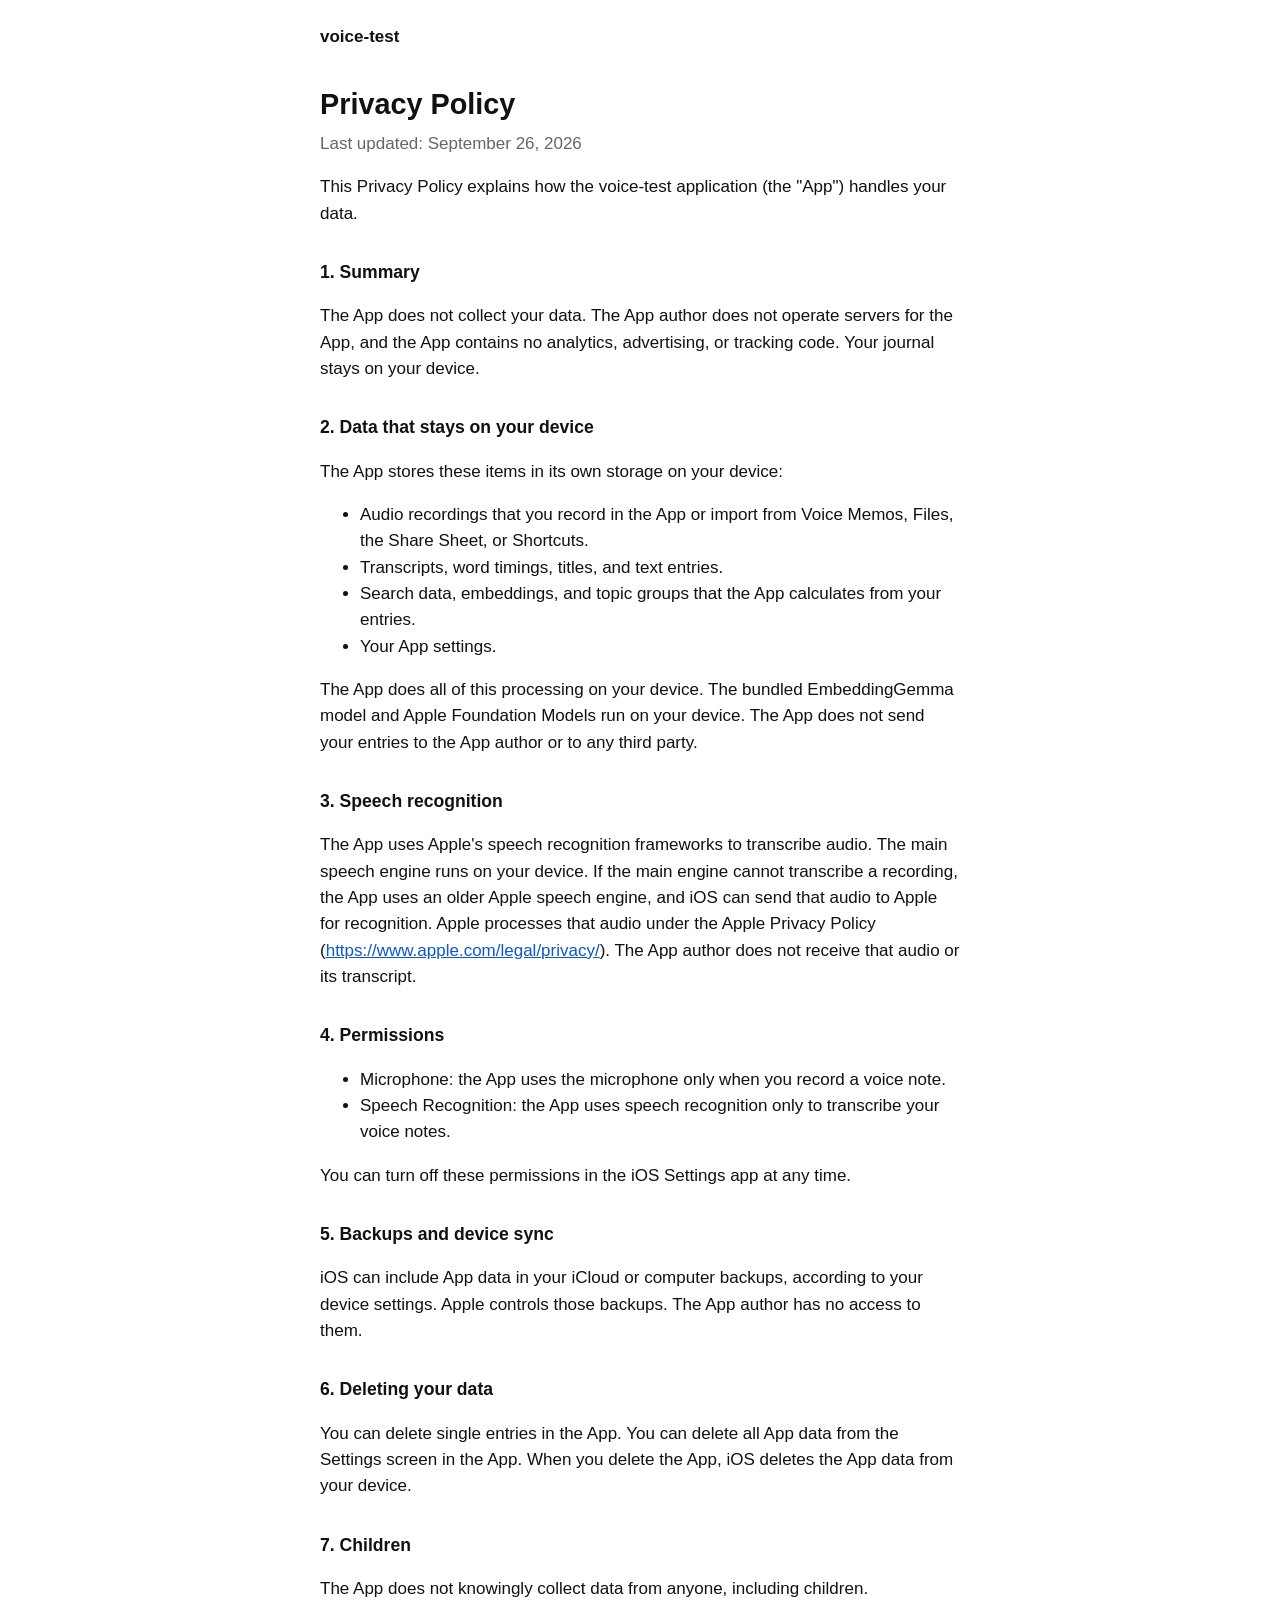
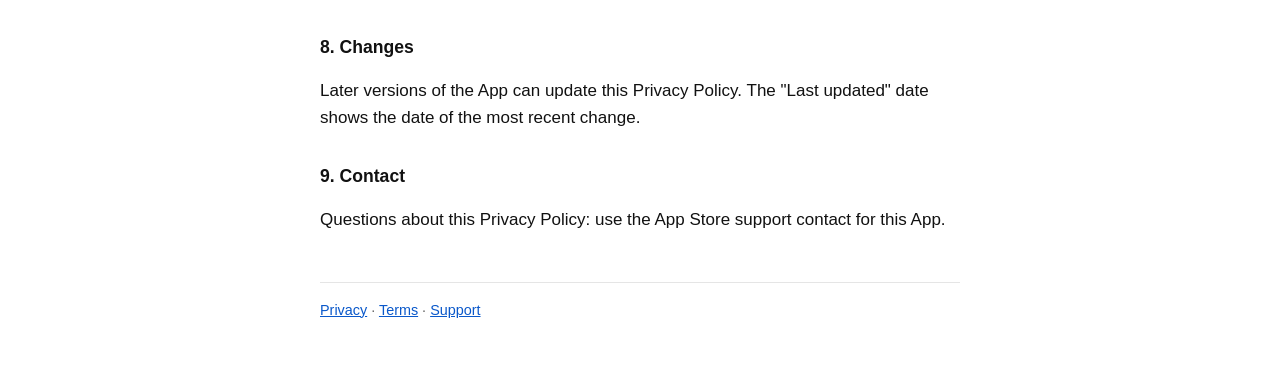
==== privacy.html @ d4557d3f "Add the privacy, terms, and support pages for voice-test. Co-Authored-By: Claude Opus 5.5 <noreply@a" ====
<!doctype html>
<html lang="en">
<head>
<meta charset="utf-8">
<meta name="viewport" content="width=device-width, initial-scale=1">
<title>Privacy Policy · voice-test</title>
<link rel="stylesheet" href="style.css">
</head>
<body>
<header><a href="./">voice-test</a></header>
<main>
<h1>Privacy Policy</h1>
<p class="meta">Last updated: September 26, 2026</p>
<p>This Privacy Policy explains how the voice-test application (the "App") handles your data.</p>
<h2>1. Summary</h2>
<p>The App does not collect your data. The App author does not operate servers for the App, and the App contains no analytics, advertising, or tracking code. Your journal stays on your device.</p>
<h2>2. Data that stays on your device</h2>
<p>The App stores these items in its own storage on your device:</p>
<ul>
<li>Audio recordings that you record in the App or import from Voice Memos, Files, the Share Sheet, or Shortcuts.</li>
<li>Transcripts, word timings, titles, and text entries.</li>
<li>Search data, embeddings, and topic groups that the App calculates from your entries.</li>
<li>Your App settings.</li>
</ul>
<p>The App does all of this processing on your device. The bundled EmbeddingGemma model and Apple Foundation Models run on your device. The App does not send your entries to the App author or to any third party.</p>
<h2>3. Speech recognition</h2>
<p>The App uses Apple's speech recognition frameworks to transcribe audio. The main speech engine runs on your device. If the main engine cannot transcribe a recording, the App uses an older Apple speech engine, and iOS can send that audio to Apple for recognition. Apple processes that audio under the Apple Privacy Policy (<a href="https://www.apple.com/legal/privacy/">https://www.apple.com/legal/privacy/</a>). The App author does not receive that audio or its transcript.</p>
<h2>4. Permissions</h2>
<ul>
<li>Microphone: the App uses the microphone only when you record a voice note.</li>
<li>Speech Recognition: the App uses speech recognition only to transcribe your voice notes.</li>
</ul>
<p>You can turn off these permissions in the iOS Settings app at any time.</p>
<h2>5. Backups and device sync</h2>
<p>iOS can include App data in your iCloud or computer backups, according to your device settings. Apple controls those backups. The App author has no access to them.</p>
<h2>6. Deleting your data</h2>
<p>You can delete single entries in the App. You can delete all App data from the Settings screen in the App. When you delete the App, iOS deletes the App data from your device.</p>
<h2>7. Children</h2>
<p>The App does not knowingly collect data from anyone, including children.</p>
<h2>8. Changes</h2>
<p>Later versions of the App can update this Privacy Policy. The "Last updated" date shows the date of the most recent change.</p>
<h2>9. Contact</h2>
<p>Questions about this Privacy Policy: use the App Store support contact for this App.</p>
</main>
<footer><a href="privacy.html">Privacy</a> · <a href="terms.html">Terms</a> · <a href="support.html">Support</a></footer>
</body>
</html>
---- style.css ----
:root {
  --bg: #ffffff;
  --fg: #111111;
  --muted: #666666;
  --link: #0a58ca;
  --rule: #e5e5e5;
}
@media (prefers-color-scheme: dark) {
  :root {
    --bg: #000000;
    --fg: #eeeeee;
    --muted: #999999;
    --link: #6ea8fe;
    --rule: #222222;
  }
}
* { box-sizing: border-box; }
body {
  margin: 0 auto;
  max-width: 42rem;
  padding: 1.5rem 1rem 3rem;
  background: var(--bg);
  color: var(--fg);
  font: 17px/1.55 -apple-system, BlinkMacSystemFont, "Helvetica Neue", Arial, sans-serif;
}
a { color: var(--link); overflow-wrap: anywhere; }
header a { color: var(--fg); font-weight: 600; text-decoration: none; }
h1 { font-size: 1.8rem; margin: 2rem 0 0.25rem; }
h2 { font-size: 1.1rem; margin: 2rem 0 0.5rem; }
.meta { color: var(--muted); margin-top: 0; }
footer {
  margin-top: 3rem;
  padding-top: 1rem;
  border-top: 1px solid var(--rule);
  color: var(--muted);
  font-size: 0.9rem;
}
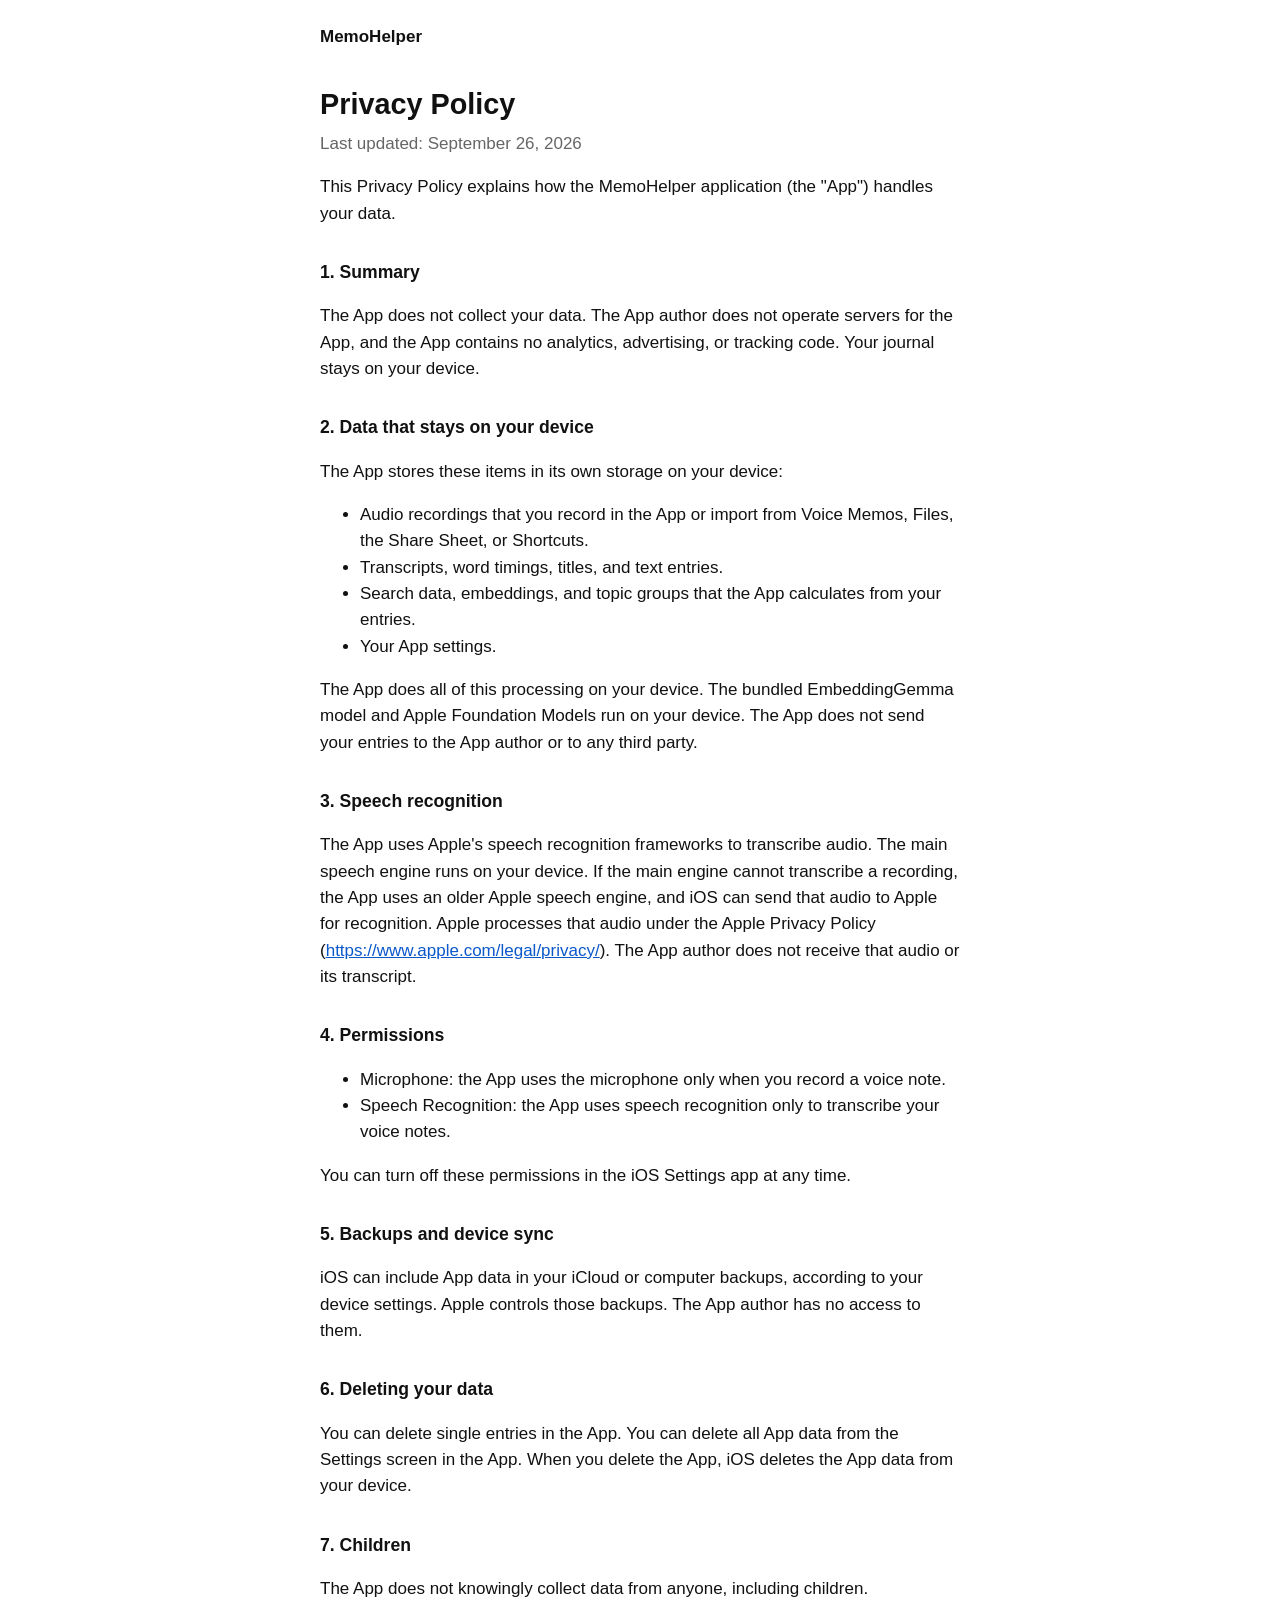
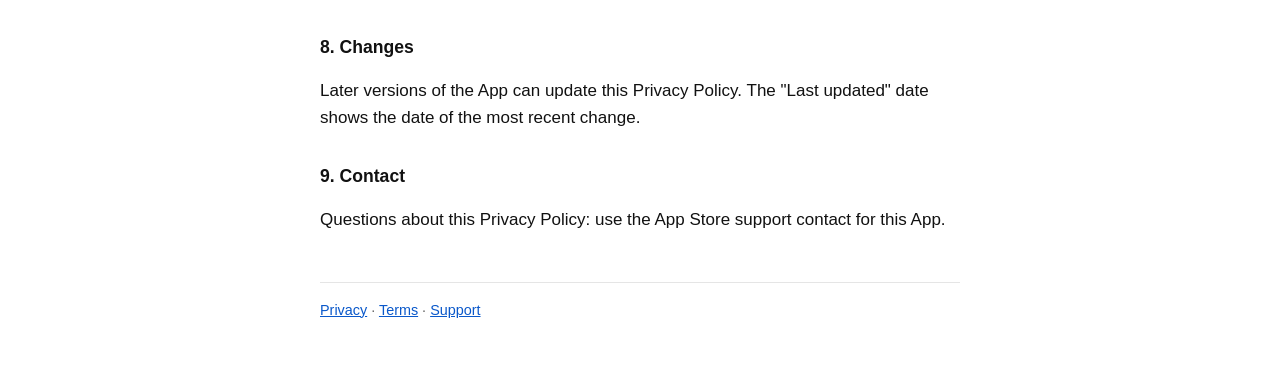
==== commit 27113542: "Show the name MemoHelper on all the pages. Co-Authored-By: Claude Opus 5.5 <noreply@anthropic.com>" ====
--- a/privacy.html
+++ b/privacy.html
@@ -3,15 +3,15 @@
 <head>
 <meta charset="utf-8">
 <meta name="viewport" content="width=device-width, initial-scale=1">
-<title>Privacy Policy · voice-test</title>
+<title>Privacy Policy · MemoHelper</title>
 <link rel="stylesheet" href="style.css">
 </head>
 <body>
-<header><a href="./">voice-test</a></header>
+<header><a href="./">MemoHelper</a></header>
 <main>
 <h1>Privacy Policy</h1>
 <p class="meta">Last updated: September 26, 2026</p>
-<p>This Privacy Policy explains how the voice-test application (the "App") handles your data.</p>
+<p>This Privacy Policy explains how the MemoHelper application (the "App") handles your data.</p>
 <h2>1. Summary</h2>
 <p>The App does not collect your data. The App author does not operate servers for the App, and the App contains no analytics, advertising, or tracking code. Your journal stays on your device.</p>
 <h2>2. Data that stays on your device</h2>
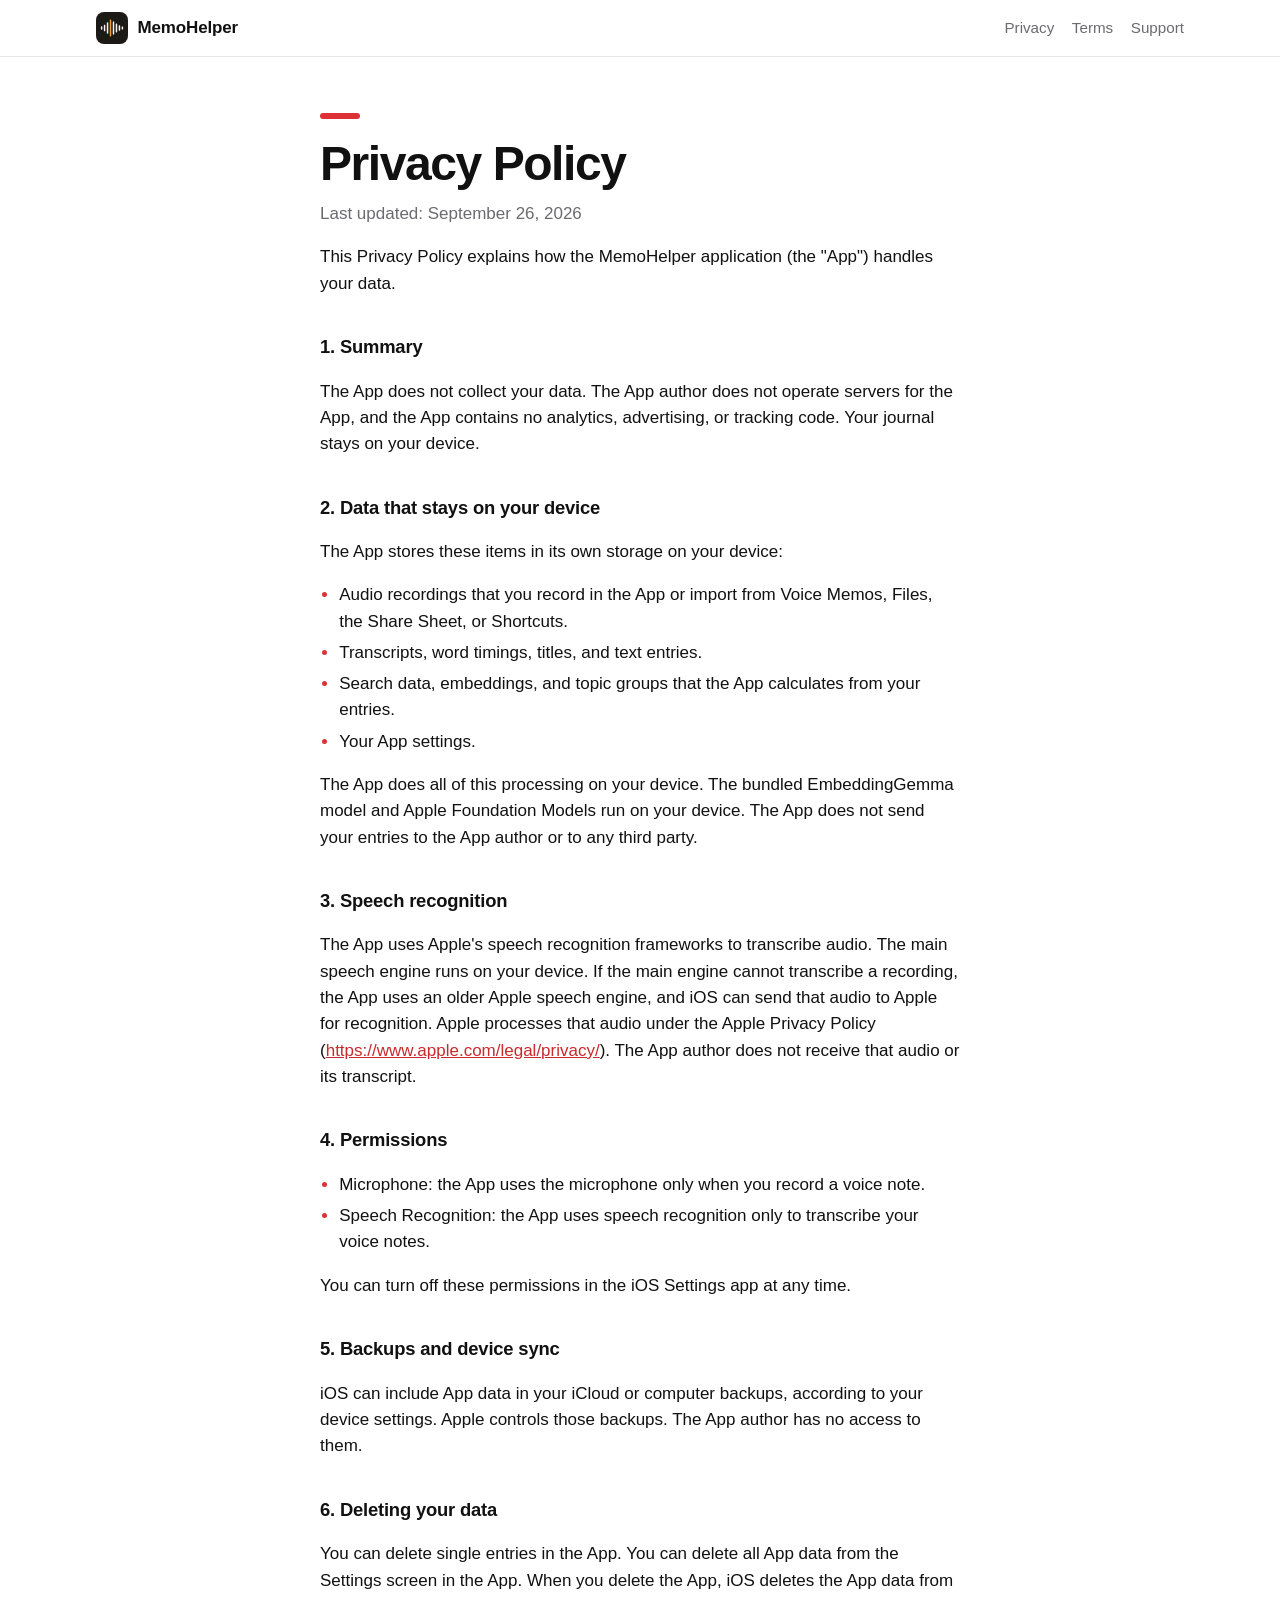
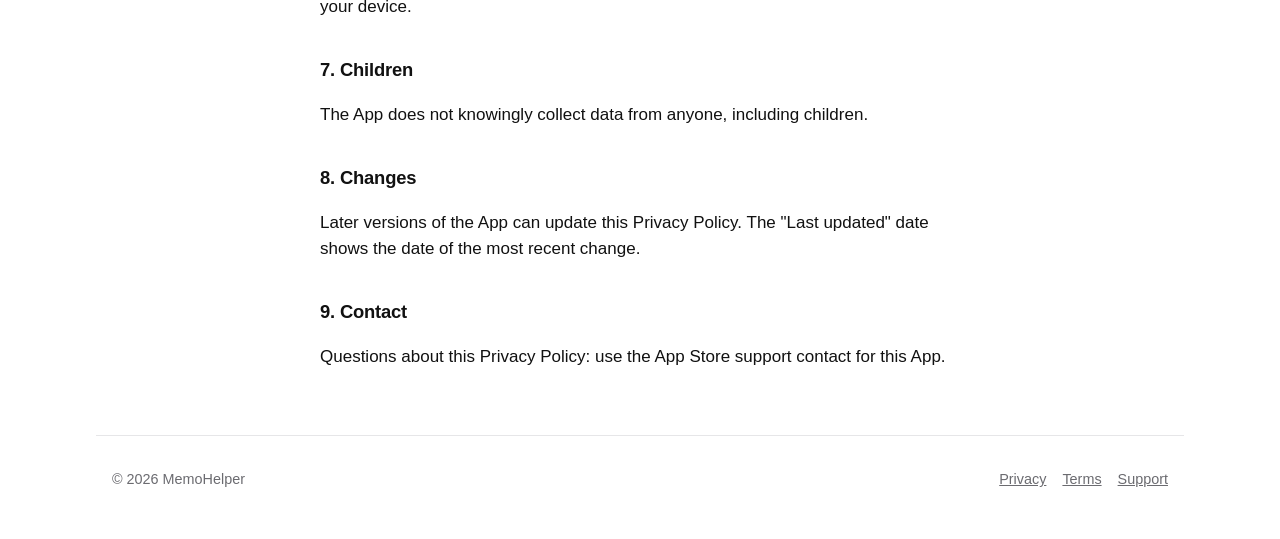
==== commit 94d08686: "Show the App Store visuals on the site in the red and black style. The home page now shows the app s" ====
--- a/privacy.html
+++ b/privacy.html
@@ -4,11 +4,14 @@
 <meta charset="utf-8">
 <meta name="viewport" content="width=device-width, initial-scale=1">
 <title>Privacy Policy · MemoHelper</title>
+<link rel="icon" href="favicon.png">
+<link rel="apple-touch-icon" href="apple-touch-icon.png">
 <link rel="stylesheet" href="style.css">
 </head>
 <body>
-<header><a href="./">MemoHelper</a></header>
-<main>
+<header class="bar"><a class="brand" href="./"><img src="img/icon.png" alt="" width="32" height="32">MemoHelper</a>
+<nav><a href="privacy.html">Privacy</a><a href="terms.html">Terms</a><a href="support.html">Support</a></nav></header>
+<main class="doc">
 <h1>Privacy Policy</h1>
 <p class="meta">Last updated: September 26, 2026</p>
 <p>This Privacy Policy explains how the MemoHelper application (the "App") handles your data.</p>
@@ -42,6 +45,6 @@
 <h2>9. Contact</h2>
 <p>Questions about this Privacy Policy: use the App Store support contact for this App.</p>
 </main>
-<footer><a href="privacy.html">Privacy</a> · <a href="terms.html">Terms</a> · <a href="support.html">Support</a></footer>
+<footer><span>© 2026 MemoHelper</span><nav><a href="privacy.html">Privacy</a><a href="terms.html">Terms</a><a href="support.html">Support</a></nav></footer>
 </body>
 </html>
--- a/style.css
+++ b/style.css
@@ -1,37 +1,210 @@
 :root {
+  --red: #dc3236;
+  --red-deep: #c92a2d;
+  --black: #000000;
+  --night: #111113;
   --bg: #ffffff;
   --fg: #111111;
-  --muted: #666666;
-  --link: #0a58ca;
-  --rule: #e5e5e5;
+  --muted: #6b6b70;
+  --rule: #e6e6e8;
+  --card: #f4f4f5;
+  --link: #c92a2d;
+  --font: "SF Pro Display", "SF Pro Text", -apple-system, BlinkMacSystemFont, "Helvetica Neue", Arial, sans-serif;
 }
 @media (prefers-color-scheme: dark) {
   :root {
     --bg: #000000;
-    --fg: #eeeeee;
-    --muted: #999999;
-    --link: #6ea8fe;
-    --rule: #222222;
+    --fg: #f2f2f2;
+    --muted: #9a9aa0;
+    --rule: #232326;
+    --card: #111113;
+    --link: #ff6b6e;
   }
 }
+
 * { box-sizing: border-box; }
+html { -webkit-text-size-adjust: 100%; }
 body {
-  margin: 0 auto;
-  max-width: 42rem;
-  padding: 1.5rem 1rem 3rem;
+  margin: 0;
   background: var(--bg);
   color: var(--fg);
-  font: 17px/1.55 -apple-system, BlinkMacSystemFont, "Helvetica Neue", Arial, sans-serif;
-}
+  font: 17px/1.55 var(--font);
+  -webkit-font-smoothing: antialiased;
+}
+img { display: block; max-width: 100%; }
 a { color: var(--link); overflow-wrap: anywhere; }
-header a { color: var(--fg); font-weight: 600; text-decoration: none; }
-h1 { font-size: 1.8rem; margin: 2rem 0 0.25rem; }
-h2 { font-size: 1.1rem; margin: 2rem 0 0.5rem; }
+
+/* Top bar, shared by every page */
+.bar {
+  position: sticky; top: 0; z-index: 20;
+  display: flex; align-items: center; justify-content: space-between; gap: 1rem;
+  padding: 0.75rem max(1rem, calc((100vw - 68rem) / 2));
+  background: color-mix(in srgb, var(--bg) 82%, transparent);
+  backdrop-filter: saturate(180%) blur(18px);
+  -webkit-backdrop-filter: saturate(180%) blur(18px);
+  border-bottom: 1px solid var(--rule);
+}
+.brand { display: flex; align-items: center; gap: 0.6rem; color: var(--fg); font-weight: 700; text-decoration: none; letter-spacing: -0.01em; }
+.brand img { width: 32px; height: 32px; border-radius: 8px; }
+.bar nav { display: flex; gap: 1.1rem; font-size: 0.95rem; }
+.bar nav a { color: var(--muted); text-decoration: none; }
+.bar nav a:hover, .bar nav a[aria-current] { color: var(--fg); }
+.home .bar { background: rgba(0, 0, 0, 0.72); border-color: rgba(255, 255, 255, 0.08); }
+.home .bar .brand { color: #fff; }
+.home .bar nav a { color: rgba(255, 255, 255, 0.7); }
+.home .bar nav a:hover { color: #fff; }
+
+/* Document pages: privacy, terms, support */
+.doc { max-width: 42rem; margin: 0 auto; padding: 1rem 1rem 3rem; }
+.doc h1 {
+  font-size: clamp(2.2rem, 7vw, 3rem); line-height: 1.05; letter-spacing: -0.03em;
+  margin: 2.5rem 0 0.75rem;
+}
+.doc h1::before {
+  content: ""; display: block; width: 2.5rem; height: 0.35rem; border-radius: 1rem;
+  background: var(--red); margin-bottom: 1.25rem;
+}
+.doc h2 { font-size: 1.15rem; letter-spacing: -0.01em; margin: 2.25rem 0 0.5rem; }
+.doc ul { padding-left: 1.2rem; }
+.doc li { margin: 0.3rem 0; }
+.doc li::marker { color: var(--red); }
 .meta { color: var(--muted); margin-top: 0; }
+.faq { display: grid; gap: 0.75rem; margin-top: 1rem; }
+.faq div { background: var(--card); border-radius: 18px; padding: 1rem 1.25rem; }
+.faq strong { display: block; margin-bottom: 0.25rem; }
+.faq p { margin: 0; color: var(--muted); }
+.button {
+  display: inline-block; background: var(--red); color: #fff; font-weight: 600;
+  text-decoration: none; padding: 0.75rem 1.4rem; border-radius: 999px;
+}
+.button:hover { background: var(--red-deep); }
+
 footer {
-  margin-top: 3rem;
-  padding-top: 1rem;
-  border-top: 1px solid var(--rule);
-  color: var(--muted);
-  font-size: 0.9rem;
-}
+  max-width: 68rem; margin: 0 auto; padding: 2rem 1rem 3rem;
+  display: flex; flex-wrap: wrap; justify-content: space-between; gap: 0.75rem;
+  border-top: 1px solid var(--rule); color: var(--muted); font-size: 0.9rem;
+}
+footer a { color: var(--muted); }
+footer nav { display: flex; gap: 1rem; }
+.home footer { border-color: #232326; color: #8a8a90; }
+.home footer a { color: #8a8a90; }
+
+/* Home page */
+.home { background: var(--black); color: #fff; }
+.band { position: relative; overflow: hidden; padding: 4.5rem 1rem; }
+.band.red { background: var(--red); }
+.band.black { background: var(--black); }
+.band-inner {
+  max-width: 68rem; margin: 0 auto;
+  display: grid; grid-template-columns: 1fr; gap: 3rem; align-items: center; justify-items: center;
+  text-align: center;
+}
+.band h1, .band h2 {
+  margin: 0; font-weight: 700; letter-spacing: -0.035em; line-height: 1.02;
+  font-size: clamp(2.5rem, 8vw, 4.5rem);
+}
+.band h2 { font-size: clamp(2.2rem, 6.5vw, 3.6rem); }
+.band p.lead { font-size: clamp(1.1rem, 2.6vw, 1.35rem); line-height: 1.45; margin: 1.25rem auto 0; max-width: 30rem; }
+.kicker { text-transform: uppercase; letter-spacing: 0.14em; font-size: 0.8rem; font-weight: 700; margin: 0 0 1rem; }
+
+@media (min-width: 52rem) {
+  .band { padding: 6rem 2rem; }
+  .band-inner { grid-template-columns: 1.1fr 1fr; text-align: left; justify-items: start; gap: 4rem; }
+  .band-inner > .phone-wrap { justify-self: center; }
+  .band.flip .band-inner { grid-template-columns: 1fr 1.1fr; }
+  .band.flip .copy { order: 2; }
+  .band p.lead { margin-left: 0; }
+  .band .chips-row { justify-content: flex-start; }
+}
+
+.hero { padding-top: 3.5rem; }
+.hero .app-icon { width: 88px; height: 88px; border-radius: 20px; margin: 0 auto 1.5rem; box-shadow: 0 12px 40px rgba(0, 0, 0, 0.35); }
+@media (min-width: 52rem) { .hero .app-icon { margin-left: 0; } }
+
+.chips-row { display: flex; flex-wrap: wrap; justify-content: center; gap: 0.6rem; margin-top: 2rem; align-items: center; }
+.chips-row span.label { font-weight: 600; font-size: 0.95rem; margin-right: 0.25rem; }
+.tag { background: rgba(0, 0, 0, 0.22); padding: 0.5rem 1rem; border-radius: 999px; font-weight: 600; font-size: 0.95rem; }
+.black .tag { background: #1f1f21; }
+
+/* Phone mockup, after the App Store graphics */
+.phone-wrap { position: relative; width: min(300px, 78vw); }
+.phone {
+  position: relative; aspect-ratio: 1320 / 2868;
+  border-radius: 46px; background: #0b0b0c; padding: 8px;
+  box-shadow: 0 0 0 2px #3a3a3d, 0 30px 80px rgba(0, 0, 0, 0.45);
+}
+.screen { position: relative; height: 100%; border-radius: 38px; overflow: hidden; background: #fff; }
+.screen.dark { background: #000; }
+.screen picture { display: contents; }
+.screen img { width: 100%; height: 100%; object-fit: cover; }
+.screen::before {
+  content: ""; position: absolute; z-index: 3; top: 9px; left: 50%;
+  width: 30%; height: 26px; margin-left: -15%; border-radius: 20px; background: #000;
+}
+.status {
+  position: absolute; z-index: 2; top: 12px; left: 0; right: 0;
+  display: flex; justify-content: space-between; padding: 0 26px;
+  font-size: 13px; font-weight: 600; color: #000;
+}
+.dark .status { color: #fff; }
+.status i { display: inline-block; width: 22px; height: 10px; border-radius: 3px; background: currentColor; margin-top: 4px; }
+
+.sticker {
+  position: absolute; z-index: 5; white-space: nowrap;
+  background: #fff; color: #000; font-weight: 700; font-size: clamp(0.95rem, 3.6vw, 1.15rem);
+  padding: 0.6rem 1.1rem; border-radius: 999px; border: 5px solid var(--edge, #000);
+  transform: rotate(-6deg); box-shadow: 0 10px 30px rgba(0, 0, 0, 0.3);
+}
+.sticker.top { top: 14%; right: -10%; }
+.sticker.bottom { bottom: 9%; left: 50%; transform: translateX(-50%) rotate(-6deg); }
+.red .sticker { --edge: var(--red); }
+
+/* Privacy band */
+.screen.blur img { filter: blur(9px); transform: scale(1.06); }
+.lock {
+  position: absolute; z-index: 4; top: 44%; left: 50%; width: 38%; aspect-ratio: 1;
+  transform: translate(-50%, -50%); border-radius: 50%; background: #000;
+  display: grid; place-items: center;
+}
+.lock svg { width: 46%; fill: #fff; }
+
+/* Ways to use */
+.ways { display: flex; flex-direction: column; gap: 0.9rem; width: min(26rem, 100%); }
+.ways span {
+  width: fit-content; background: rgba(0, 0, 0, 0.24); border-radius: 999px;
+  padding: 0.85rem 1.4rem; font-size: clamp(1.1rem, 4vw, 1.35rem); font-weight: 600; white-space: nowrap;
+}
+.ways span:nth-child(even) { align-self: flex-end; }
+
+.cta { text-align: center; }
+.cta .band-inner { grid-template-columns: 1fr; justify-items: center; text-align: center; }
+.cta .links { display: flex; flex-wrap: wrap; justify-content: center; gap: 0.75rem; margin-top: 2rem; }
+.cta .links a { color: #fff; text-decoration: none; font-weight: 600; padding: 0.75rem 1.3rem; border-radius: 999px; background: #1f1f21; }
+.cta .links a:hover { background: #2c2c2f; }
+
+@media (max-width: 30rem) {
+  .bar nav { gap: 0.8rem; font-size: 0.88rem; }
+  .sticker.top { right: -4%; }
+}
+
+/* v2: show more of the app above the fold on phones */
+@media (max-width: 51.99rem) {
+  .hero { padding-top: 1.75rem; padding-bottom: 3rem; }
+  .hero .band-inner { gap: 0; }
+  .hero .copy { display: contents; }
+  .hero .app-icon { width: 56px; height: 56px; border-radius: 13px; margin-bottom: 0.9rem; }
+  .hero h1 { font-size: clamp(2.3rem, 10.5vw, 3rem); }
+  .hero p.lead { font-size: 1.05rem; margin-top: 0.75rem; }
+  .hero .phone-wrap { margin-top: 1.75rem; width: min(270px, 72vw); }
+  .hero .chips-row { order: 5; margin-top: 2.25rem; }
+}
+
+/* v3: on phones, the feature phones run off the bottom edge of the band */
+@media (max-width: 51.99rem) {
+  .band:not(.hero):not(.cta) { padding-top: 3.5rem; }
+  .band:not(.hero):has(.phone-wrap) { padding-bottom: 0; }
+  .band:not(.hero) .band-inner { gap: 2rem; }
+  .band:not(.hero) .phone-wrap { width: min(270px, 72vw); height: 380px; }
+  .band:not(.hero) .phone { box-shadow: 0 0 0 2px #3a3a3d; }
+  .sticker.bottom { bottom: auto; top: 80%; }
+}
